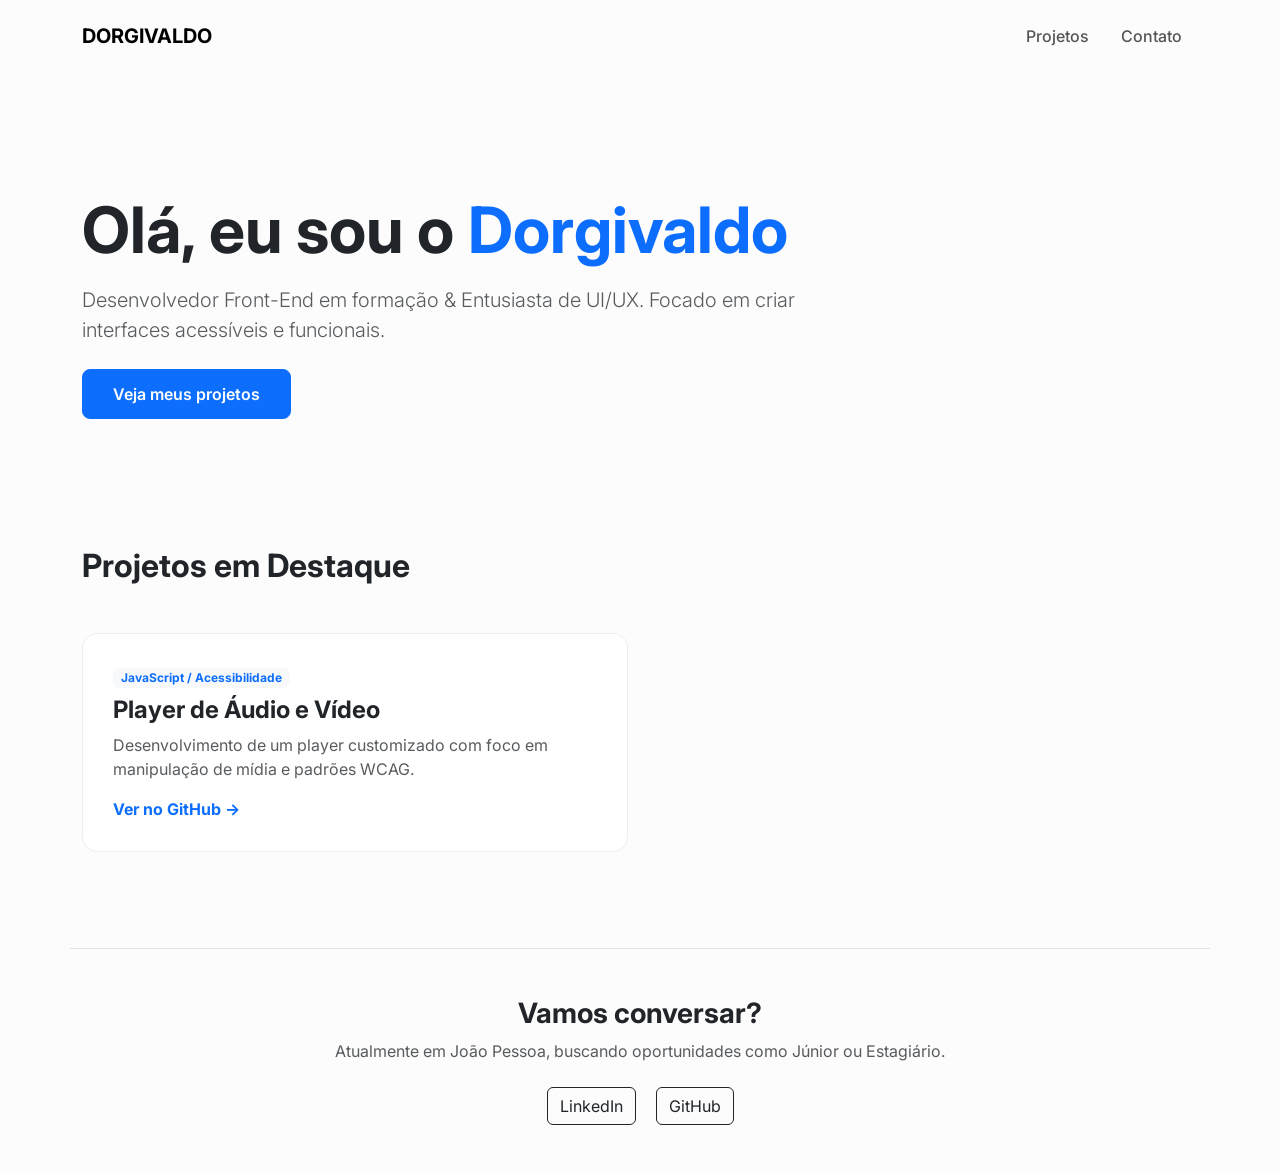
==== index.html @ 1734ff96 "Melhorando o visual e corrigindo Bootstrap" ====
<!DOCTYPE html>
<html lang="pt-br">
<head>
    <meta charset="UTF-8">
    <meta name="viewport" content="width=device-width, initial-scale=1.0">
    <title>Dorgivaldo | Portfólio</title>
    <link href="https://cdn.jsdelivr.net/npm/bootstrap@5.3.0/dist/css/bootstrap.min.css" rel="stylesheet">
    <link href="https://fonts.googleapis.com/css2?family=Inter:wght@400;700&display=swap" rel="stylesheet">
    <style>
        body { font-family: 'Inter', sans-serif; background-color: #fcfcfc; }
        .hero { padding: 120px 0 80px; }
        .nav-link { font-weight: 500; color: #555 !important; }
        .project-card { 
            border: 1px solid #eee; 
            padding: 30px; 
            border-radius: 15px; 
            background: white;
            transition: all 0.3s ease;
        }
        .project-card:hover { box-shadow: 0 10px 30px rgba(0,0,0,0.05); transform: translateY(-5px); }
        .btn-primary { padding: 12px 30px; border-radius: 8px; font-weight: 600; }
    </style>
</head>
<body>

    <nav class="navbar navbar-expand-lg py-3">
        <div class="container">
            <a class="navbar-brand fw-bold" href="#">DORGIVALDO</a>
            <div class="navbar-nav ms-auto">
                <a class="nav-link px-3" href="#projetos">Projetos</a>
                <a class="nav-link px-3" href="#contato">Contato</a>
            </div>
        </div>
    </nav>

    <header class="hero">
        <div class="container text-center text-md-start">
            <div class="row align-items-center">
                <div class="col-lg-8">
                    <h1 class="display-3 fw-bold mb-3">Olá, eu sou o <span class="text-primary">Dorgivaldo</span></h1>
                    <p class="lead text-muted mb-4">Desenvolvedor Front-End em formação & Entusiasta de UI/UX. Focado em criar interfaces acessíveis e funcionais.</p>
                    <a href="#projetos" class="btn btn-primary">Veja meus projetos</a>
                </div>
            </div>
        </div>
    </header>

    <section id="projetos" class="container py-5">
        <h2 class="fw-bold mb-5">Projetos em Destaque</h2>
        <div class="row">
            <div class="col-md-6">
                <div class="project-card">
                    <span class="badge bg-light text-primary mb-2">JavaScript / Acessibilidade</span>
                    <h4 class="fw-bold">Player de Áudio e Vídeo</h4>
                    <p class="text-muted">Desenvolvimento de um player customizado com foco em manipulação de mídia e padrões WCAG.</p>
                    <a href="#" class="text-decoration-none fw-bold">Ver no GitHub →</a>
                </div>
            </div>
        </div>
    </section>

    <footer id="contato" class="container py-5 border-top mt-5 text-center">
        <h3 class="fw-bold">Vamos conversar?</h3>
        <p class="text-muted">Atualmente em João Pessoa, buscando oportunidades como Júnior ou Estagiário.</p>
        <div class="mt-4">
            <a href="https://www.linkedin.com/in/dorgivaldoalcantara/" class="btn btn-outline-dark mx-2">LinkedIn</a>
            <a href="https://github.com/NunezALC" class="btn btn-outline-dark mx-2">GitHub</a>
        </div>
    </footer>

</body>
</html>
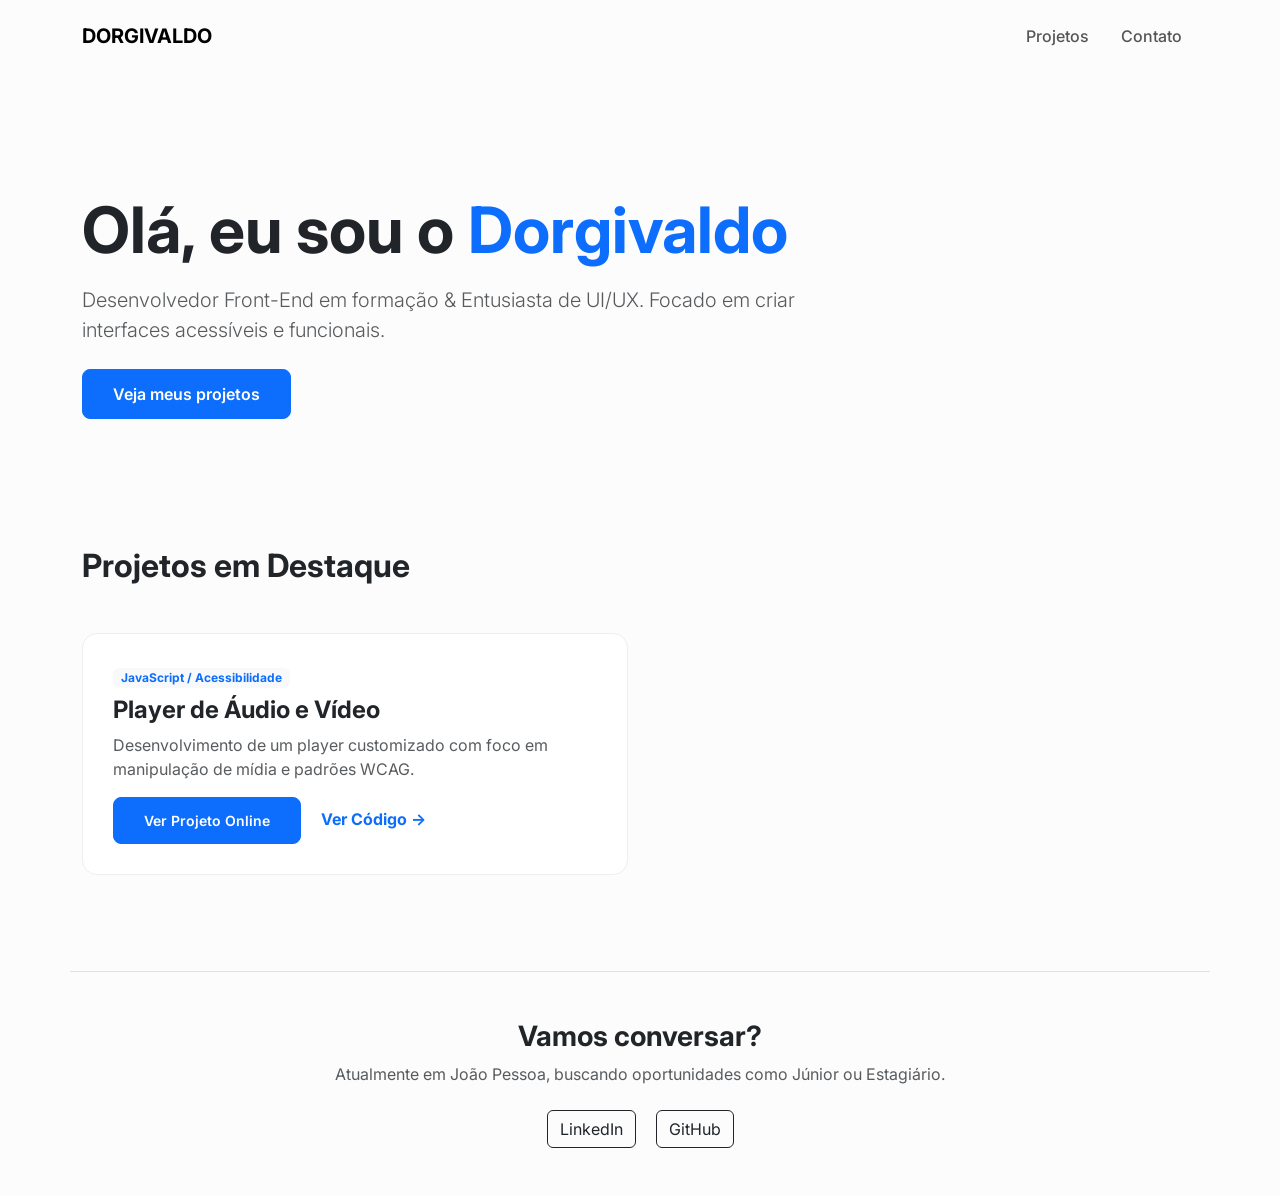
==== commit 5ac0b5be: "Conectando o projeto do player ao index principal" ====
--- a/index.html
+++ b/index.html
@@ -50,10 +50,12 @@
         <div class="row">
             <div class="col-md-6">
                 <div class="project-card">
-                    <span class="badge bg-light text-primary mb-2">JavaScript / Acessibilidade</span>
+                   <span class="badge bg-light text-primary mb-2">JavaScript / Acessibilidade</span>
                     <h4 class="fw-bold">Player de Áudio e Vídeo</h4>
                     <p class="text-muted">Desenvolvimento de um player customizado com foco em manipulação de mídia e padrões WCAG.</p>
-                    <a href="#" class="text-decoration-none fw-bold">Ver no GitHub →</a>
+    
+                    <a href="./projetos/player-video/index.html" class="btn btn-sm btn-primary">Ver Projeto Online</a>
+                    <a href="https://github.com/NunezALC/meu-portfolio/tree/main/projetos/player-video" target="_blank" class="text-decoration-none ms-3 fw-bold">Ver Código →</a>
                 </div>
             </div>
         </div>
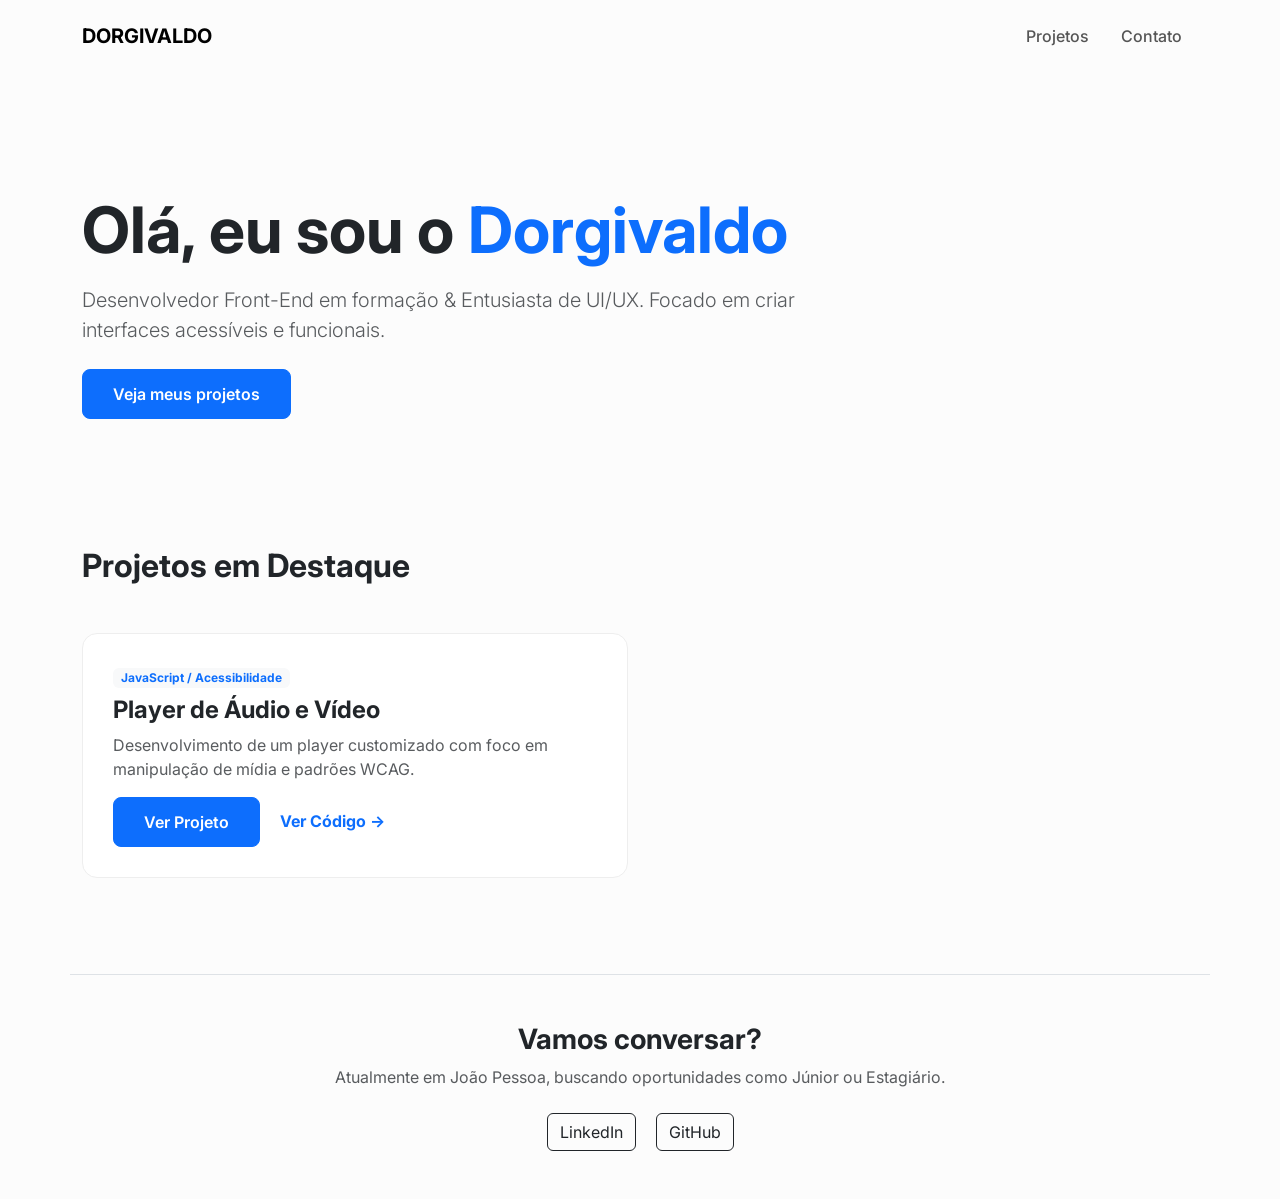
==== commit c6f447c8: "Linkando o player ao index principal" ====
--- a/index.html
+++ b/index.html
@@ -54,7 +54,7 @@
                     <h4 class="fw-bold">Player de Áudio e Vídeo</h4>
                     <p class="text-muted">Desenvolvimento de um player customizado com foco em manipulação de mídia e padrões WCAG.</p>
     
-                    <a href="./projetos/player-video/index.html" class="btn btn-sm btn-primary">Ver Projeto Online</a>
+                    <a href="./Projetos/player-video/index.html" class="btn btn-primary">Ver Projeto</a>
                     <a href="https://github.com/NunezALC/meu-portfolio/tree/main/projetos/player-video" target="_blank" class="text-decoration-none ms-3 fw-bold">Ver Código →</a>
                 </div>
             </div>
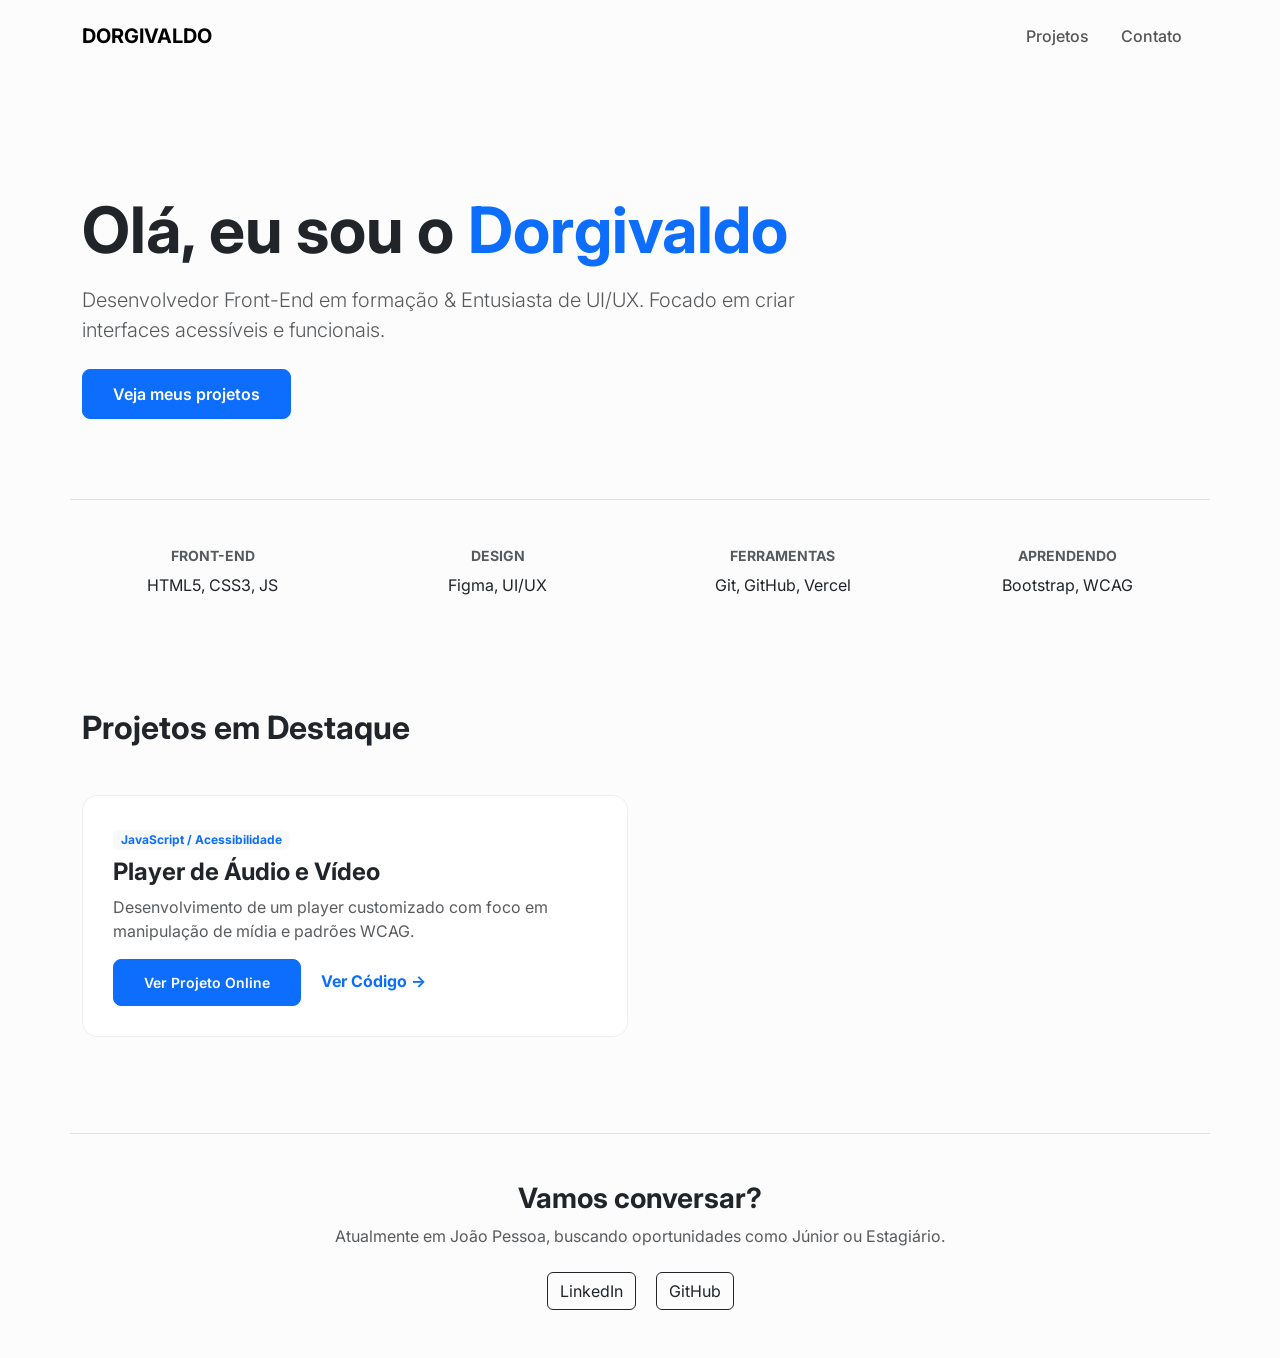
==== commit 1bcbc774: "Melhorando UI e corrigindo caminhos dos projetos" ====
--- a/index.html
+++ b/index.html
@@ -45,16 +45,37 @@
         </div>
     </header>
 
+    <section class="container py-5 border-top">
+        <div class="row text-center">
+            <div class="col-6 col-md-3">
+                <h6 class="fw-bold text-uppercase text-muted small">Front-End</h6>
+                <p>HTML5, CSS3, JS</p>
+            </div>
+            <div class="col-6 col-md-3">
+                <h6 class="fw-bold text-uppercase text-muted small">Design</h6>
+                <p>Figma, UI/UX</p>
+            </div>
+            <div class="col-6 col-md-3">
+                <h6 class="fw-bold text-uppercase text-muted small">Ferramentas</h6>
+                <p>Git, GitHub, Vercel</p>
+            </div>
+            <div class="col-6 col-md-3">
+                <h6 class="fw-bold text-uppercase text-muted small">Aprendendo</h6>
+                <p>Bootstrap, WCAG</p>
+            </div>
+        </div>
+    </section>
+
     <section id="projetos" class="container py-5">
         <h2 class="fw-bold mb-5">Projetos em Destaque</h2>
         <div class="row">
             <div class="col-md-6">
                 <div class="project-card">
-                   <span class="badge bg-light text-primary mb-2">JavaScript / Acessibilidade</span>
+                    <span class="badge bg-light text-primary mb-2">JavaScript / Acessibilidade</span>
                     <h4 class="fw-bold">Player de Áudio e Vídeo</h4>
                     <p class="text-muted">Desenvolvimento de um player customizado com foco em manipulação de mídia e padrões WCAG.</p>
-    
-                    <a href="./Projetos/player-video/index.html" class="btn btn-primary">Ver Projeto</a>
+
+                    <a href="./Projetos/player-video/index.html" class="btn btn-sm btn-primary">Ver Projeto Online</a>
                     <a href="https://github.com/NunezALC/meu-portfolio/tree/main/projetos/player-video" target="_blank" class="text-decoration-none ms-3 fw-bold">Ver Código →</a>
                 </div>
             </div>
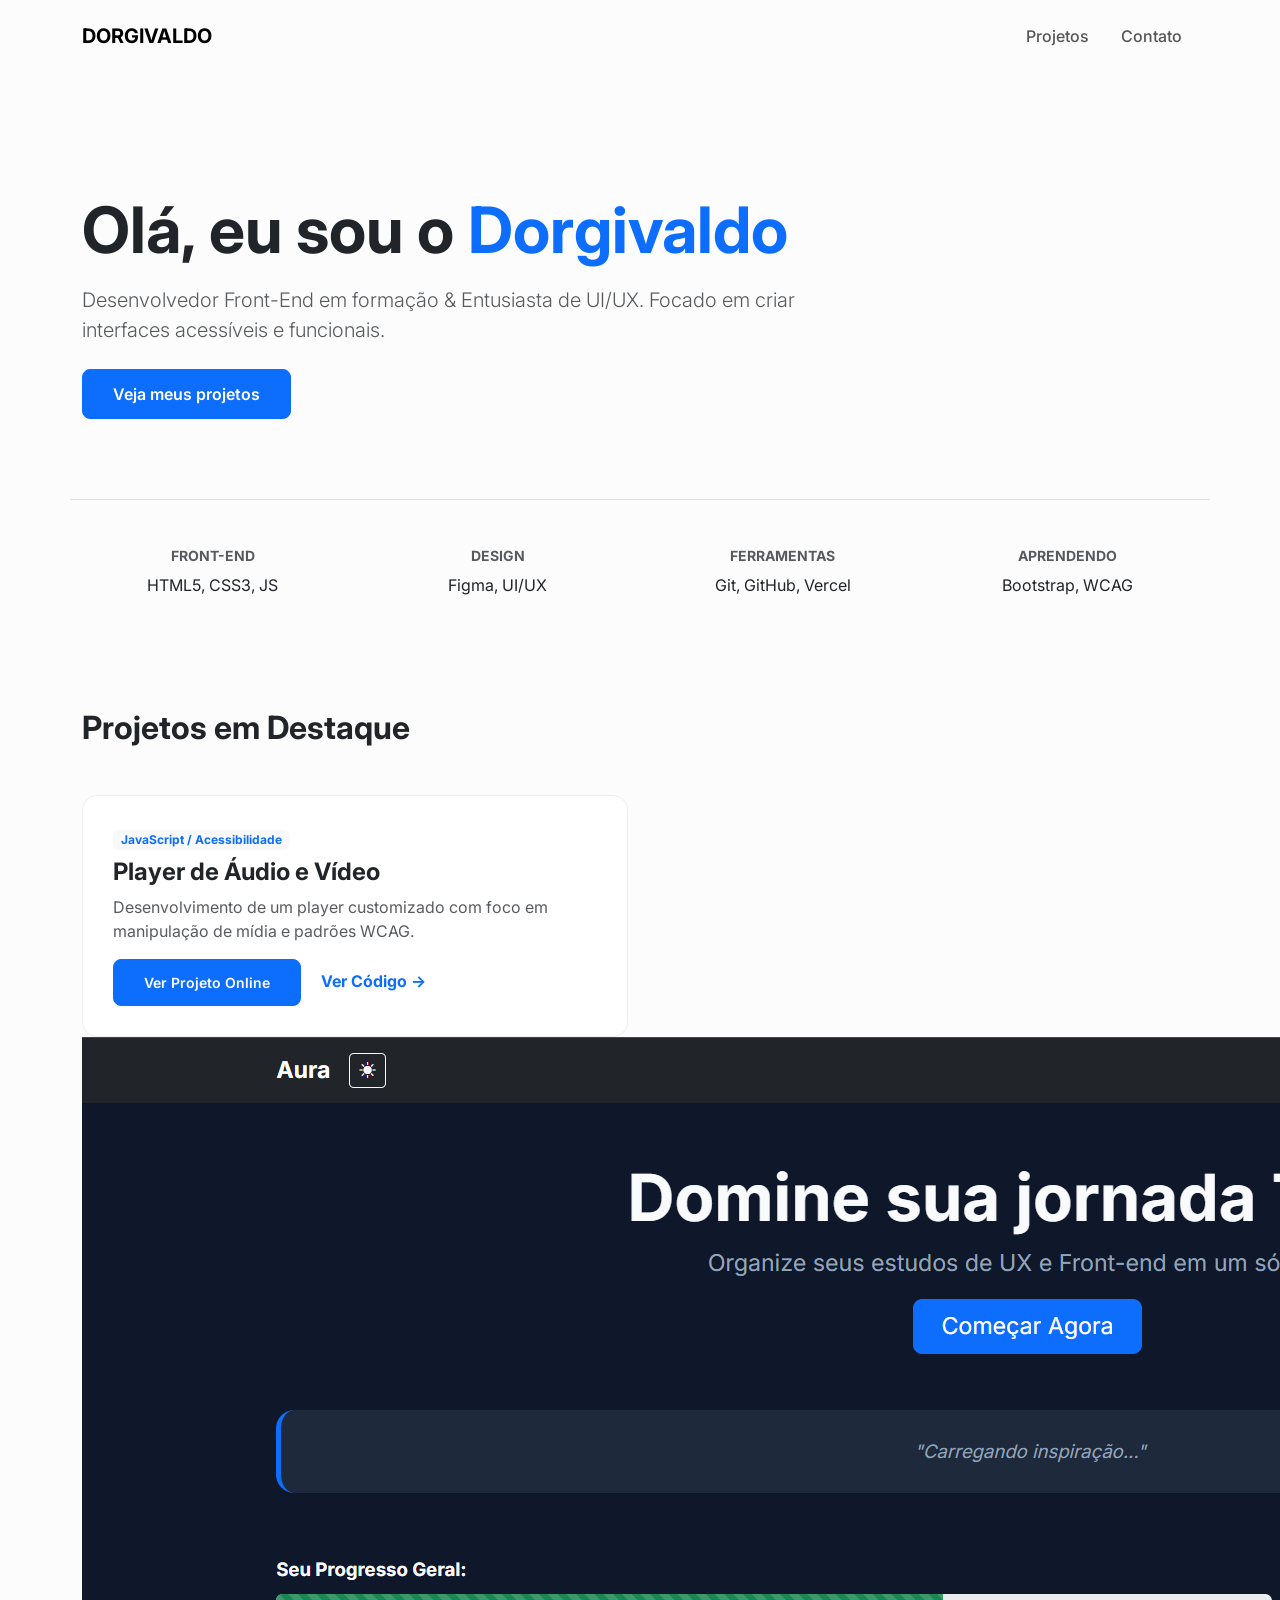
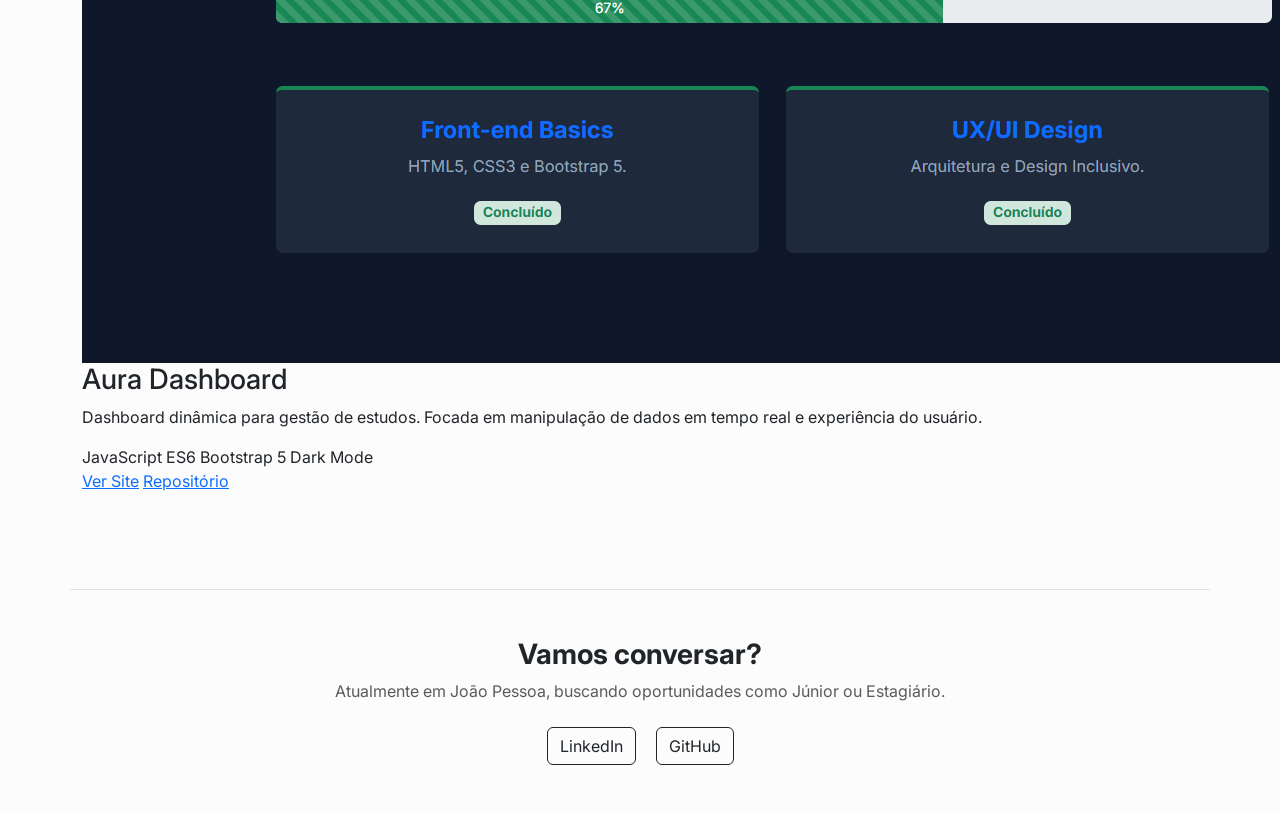
==== commit d4f06658: "Adicionado screenshot do projeto Aura e corrigido HTML" ====
--- a/index.html
+++ b/index.html
@@ -80,6 +80,23 @@
                 </div>
             </div>
         </div>
+
+        <div class="card-projeto">
+    <img src="assets/img/screenshot-aura.png" alt="Pré-visualização da Dashboard Aura em Modo Escuro">
+    <h3>Aura Dashboard</h3>
+    <p>Dashboard dinâmica para gestão de estudos. Focada em manipulação de dados em tempo real e experiência do usuário.</p>
+    
+    <div class="tags">
+        <span>JavaScript ES6</span>
+        <span>Bootstrap 5</span>
+        <span>Dark Mode</span>
+    </div>
+
+    <div class="links">
+        <a href="https://aura-dashboard-pi.vercel.app/" target="_blank" class="btn-link">Ver Site</a>
+        <a href="https://github.com/NunezALC/aura-dashboard" target="_blank" class="btn-github">Repositório</a>
+    </div>
+</div>
     </section>
 
     <footer id="contato" class="container py-5 border-top mt-5 text-center">
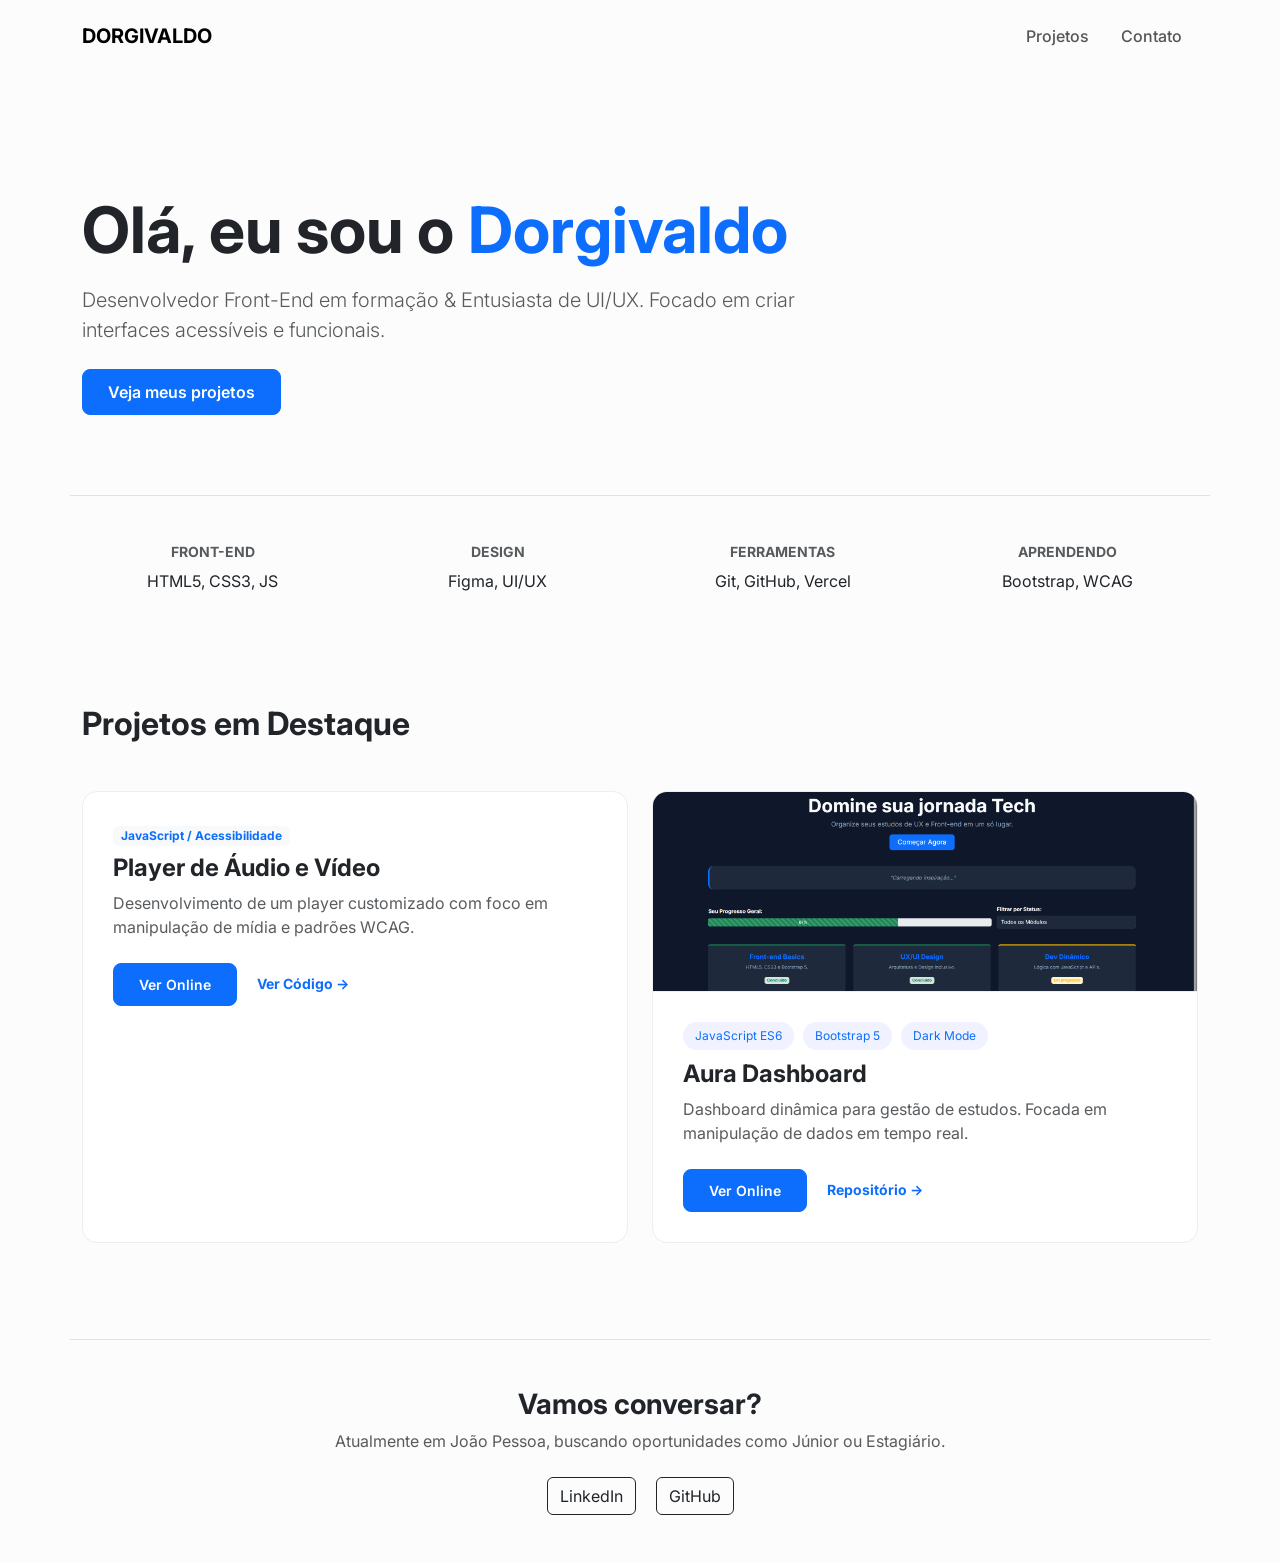
==== commit ce00a265: "Melhorando layout dos cards e CSS interno" ====
--- a/index.html
+++ b/index.html
@@ -10,15 +10,49 @@
         body { font-family: 'Inter', sans-serif; background-color: #fcfcfc; }
         .hero { padding: 120px 0 80px; }
         .nav-link { font-weight: 500; color: #555 !important; }
+        
+        /* Estilização dos Cards de Projeto */
         .project-card { 
             border: 1px solid #eee; 
-            padding: 30px; 
             border-radius: 15px; 
             background: white;
             transition: all 0.3s ease;
+            height: 100%;
+            overflow: hidden;
+            display: flex;
+            flex-direction: column;
         }
-        .project-card:hover { box-shadow: 0 10px 30px rgba(0,0,0,0.05); transform: translateY(-5px); }
-        .btn-primary { padding: 12px 30px; border-radius: 8px; font-weight: 600; }
+        
+        .project-card:hover { 
+            box-shadow: 0 10px 30px rgba(0,0,0,0.05); 
+            transform: translateY(-5px); 
+        }
+
+        .project-card-body {
+            padding: 30px;
+            flex-grow: 1;
+        }
+
+        /* Ajuste para a imagem do Aura */
+        .project-card img {
+            width: 100%;
+            height: 200px;
+            object-fit: cover;
+            border-bottom: 1px solid #eee;
+        }
+
+        .btn-primary { padding: 10px 25px; border-radius: 8px; font-weight: 600; }
+        
+        .tags span {
+            font-size: 0.75rem;
+            background: #f0f2ff;
+            color: #0d6efd;
+            padding: 5px 12px;
+            border-radius: 20px;
+            margin-right: 5px;
+            display: inline-block;
+            margin-bottom: 10px;
+        }
     </style>
 </head>
 <body>
@@ -68,35 +102,42 @@
 
     <section id="projetos" class="container py-5">
         <h2 class="fw-bold mb-5">Projetos em Destaque</h2>
-        <div class="row">
+        <div class="row g-4">
+            
             <div class="col-md-6">
                 <div class="project-card">
-                    <span class="badge bg-light text-primary mb-2">JavaScript / Acessibilidade</span>
-                    <h4 class="fw-bold">Player de Áudio e Vídeo</h4>
-                    <p class="text-muted">Desenvolvimento de um player customizado com foco em manipulação de mídia e padrões WCAG.</p>
-
-                    <a href="./Projetos/player-video/index.html" class="btn btn-sm btn-primary">Ver Projeto Online</a>
-                    <a href="https://github.com/NunezALC/meu-portfolio/tree/main/projetos/player-video" target="_blank" class="text-decoration-none ms-3 fw-bold">Ver Código →</a>
+                    <div class="project-card-body">
+                        <span class="badge bg-light text-primary mb-2">JavaScript / Acessibilidade</span>
+                        <h4 class="fw-bold">Player de Áudio e Vídeo</h4>
+                        <p class="text-muted">Desenvolvimento de um player customizado com foco em manipulação de mídia e padrões WCAG.</p>
+                        <div class="mt-4">
+                            <a href="./Projetos/player-video/index.html" class="btn btn-sm btn-primary">Ver Online</a>
+                            <a href="https://github.com/NunezALC/meu-portfolio/tree/main/projetos/player-video" target="_blank" class="text-decoration-none ms-3 fw-bold small">Ver Código →</a>
+                        </div>
+                    </div>
                 </div>
             </div>
+
+            <div class="col-md-6">
+                <div class="project-card">
+                    <img src="assets/img/screenshot-aura.png" alt="Pré-visualização da Dashboard Aura">
+                    <div class="project-card-body">
+                        <div class="tags">
+                            <span>JavaScript ES6</span>
+                            <span>Bootstrap 5</span>
+                            <span>Dark Mode</span>
+                        </div>
+                        <h4 class="fw-bold">Aura Dashboard</h4>
+                        <p class="text-muted">Dashboard dinâmica para gestão de estudos. Focada em manipulação de dados em tempo real.</p>
+                        <div class="mt-4">
+                            <a href="https://aura-dashboard-pi.vercel.app/" target="_blank" class="btn btn-sm btn-primary">Ver Online</a>
+                            <a href="https://github.com/NunezALC/aura-dashboard" target="_blank" class="text-decoration-none ms-3 fw-bold small">Repositório →</a>
+                        </div>
+                    </div>
+                </div>
+            </div>
+
         </div>
-
-        <div class="card-projeto">
-    <img src="assets/img/screenshot-aura.png" alt="Pré-visualização da Dashboard Aura em Modo Escuro">
-    <h3>Aura Dashboard</h3>
-    <p>Dashboard dinâmica para gestão de estudos. Focada em manipulação de dados em tempo real e experiência do usuário.</p>
-    
-    <div class="tags">
-        <span>JavaScript ES6</span>
-        <span>Bootstrap 5</span>
-        <span>Dark Mode</span>
-    </div>
-
-    <div class="links">
-        <a href="https://aura-dashboard-pi.vercel.app/" target="_blank" class="btn-link">Ver Site</a>
-        <a href="https://github.com/NunezALC/aura-dashboard" target="_blank" class="btn-github">Repositório</a>
-    </div>
-</div>
     </section>
 
     <footer id="contato" class="container py-5 border-top mt-5 text-center">
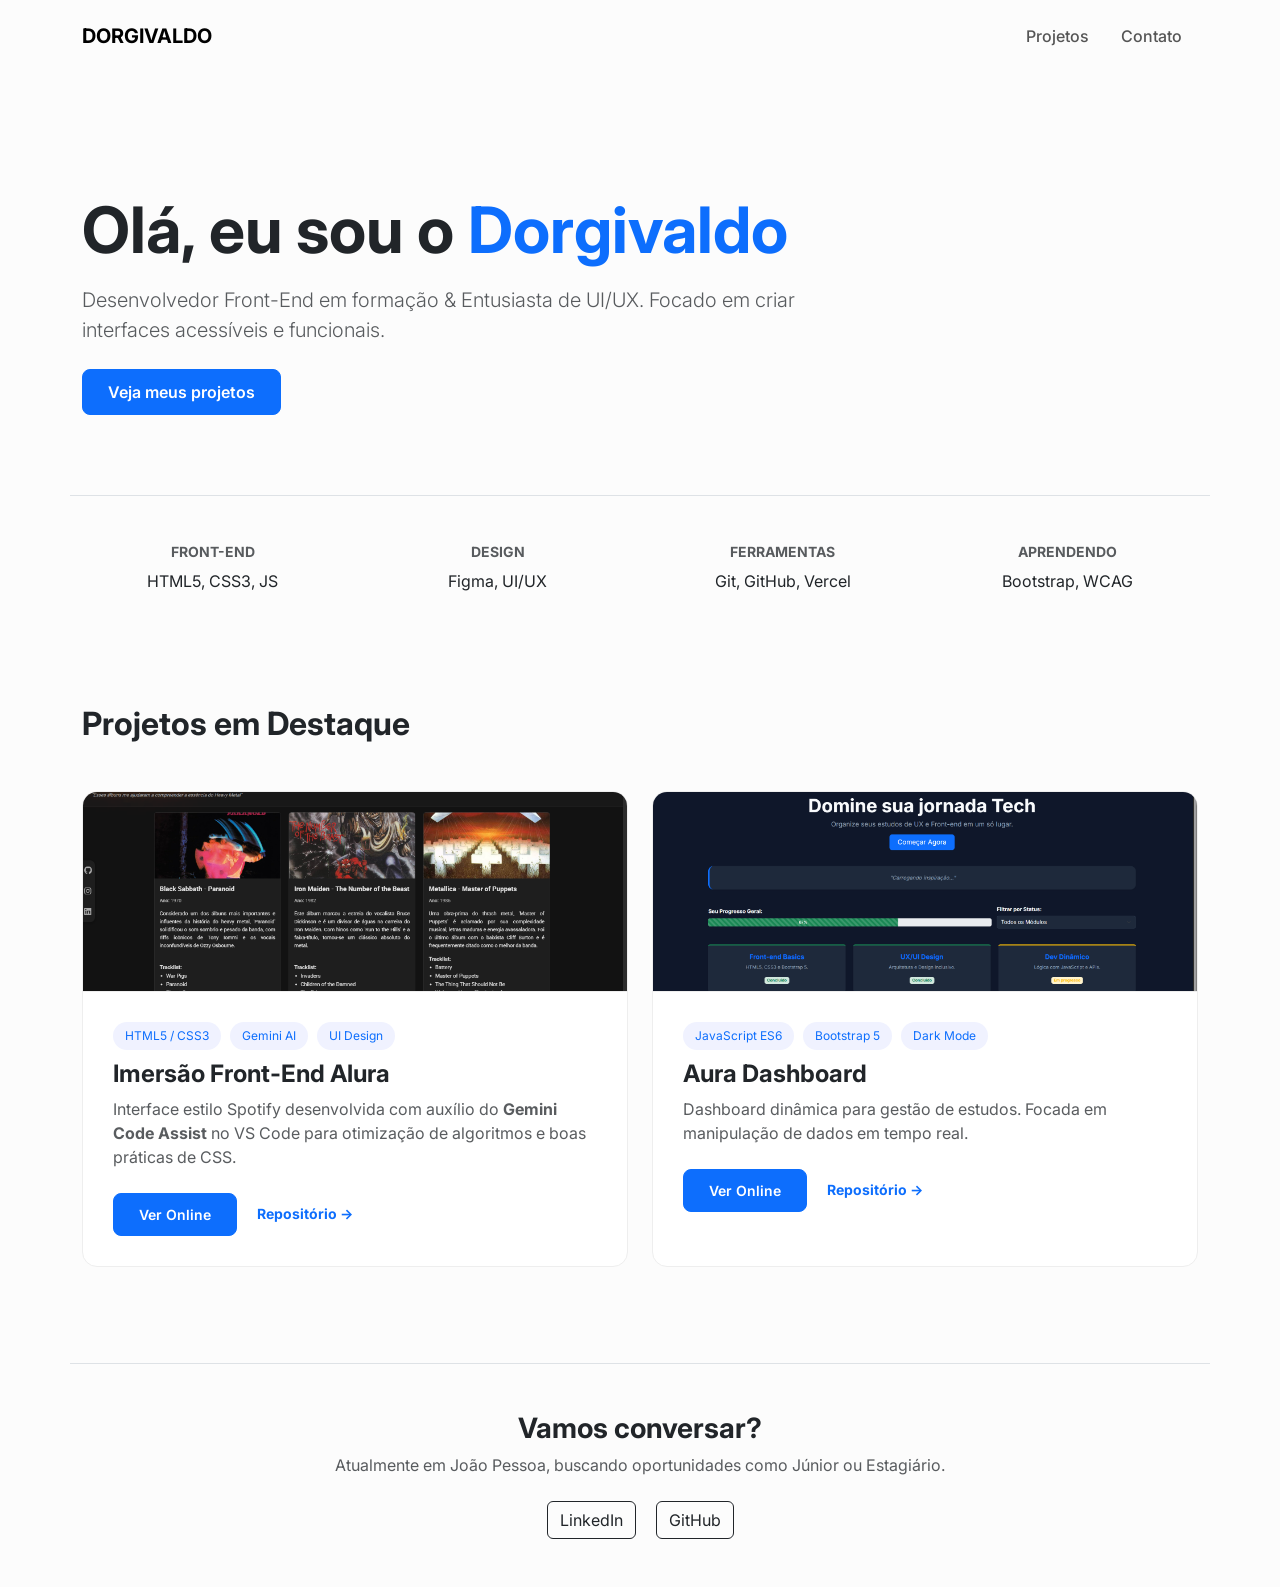
==== commit bb2bb1ef: "Destaque do uso de Gemini AI no projeto Alura" ====
--- a/index.html
+++ b/index.html
@@ -105,18 +105,22 @@
         <div class="row g-4">
             
             <div class="col-md-6">
-                <div class="project-card">
-                    <div class="project-card-body">
-                        <span class="badge bg-light text-primary mb-2">JavaScript / Acessibilidade</span>
-                        <h4 class="fw-bold">Player de Áudio e Vídeo</h4>
-                        <p class="text-muted">Desenvolvimento de um player customizado com foco em manipulação de mídia e padrões WCAG.</p>
-                        <div class="mt-4">
-                            <a href="./Projetos/player-video/index.html" class="btn btn-sm btn-primary">Ver Online</a>
-                            <a href="https://github.com/NunezALC/meu-portfolio/tree/main/projetos/player-video" target="_blank" class="text-decoration-none ms-3 fw-bold small">Ver Código →</a>
-                        </div>
-                    </div>
-                </div>
+    <div class="project-card">
+        <img src="assets/img/screenshot-alura.png" alt="Interface Imersão Alura">
+        <div class="project-card-body">
+            <div class="tags">
+                <span>HTML5 / CSS3</span>
+                <span>Gemini AI</span> <span>UI Design</span>
             </div>
+            <h4 class="fw-bold">Imersão Front-End Alura</h4>
+            <p class="text-muted">Interface estilo Spotify desenvolvida com auxílio do <strong>Gemini Code Assist</strong> no VS Code para otimização de algoritmos e boas práticas de CSS.</p>
+            <div class="mt-4">
+                <a href="https://nunezalc.github.io/Alura-imers-o-10/" target="_blank" class="btn btn-sm btn-primary">Ver Online</a>
+                <a href="https://github.com/NunezALC/Alura-imers-o-10" target="_blank" class="text-decoration-none ms-3 fw-bold small">Repositório →</a>
+            </div>
+        </div>
+    </div>
+</div>
 
             <div class="col-md-6">
                 <div class="project-card">
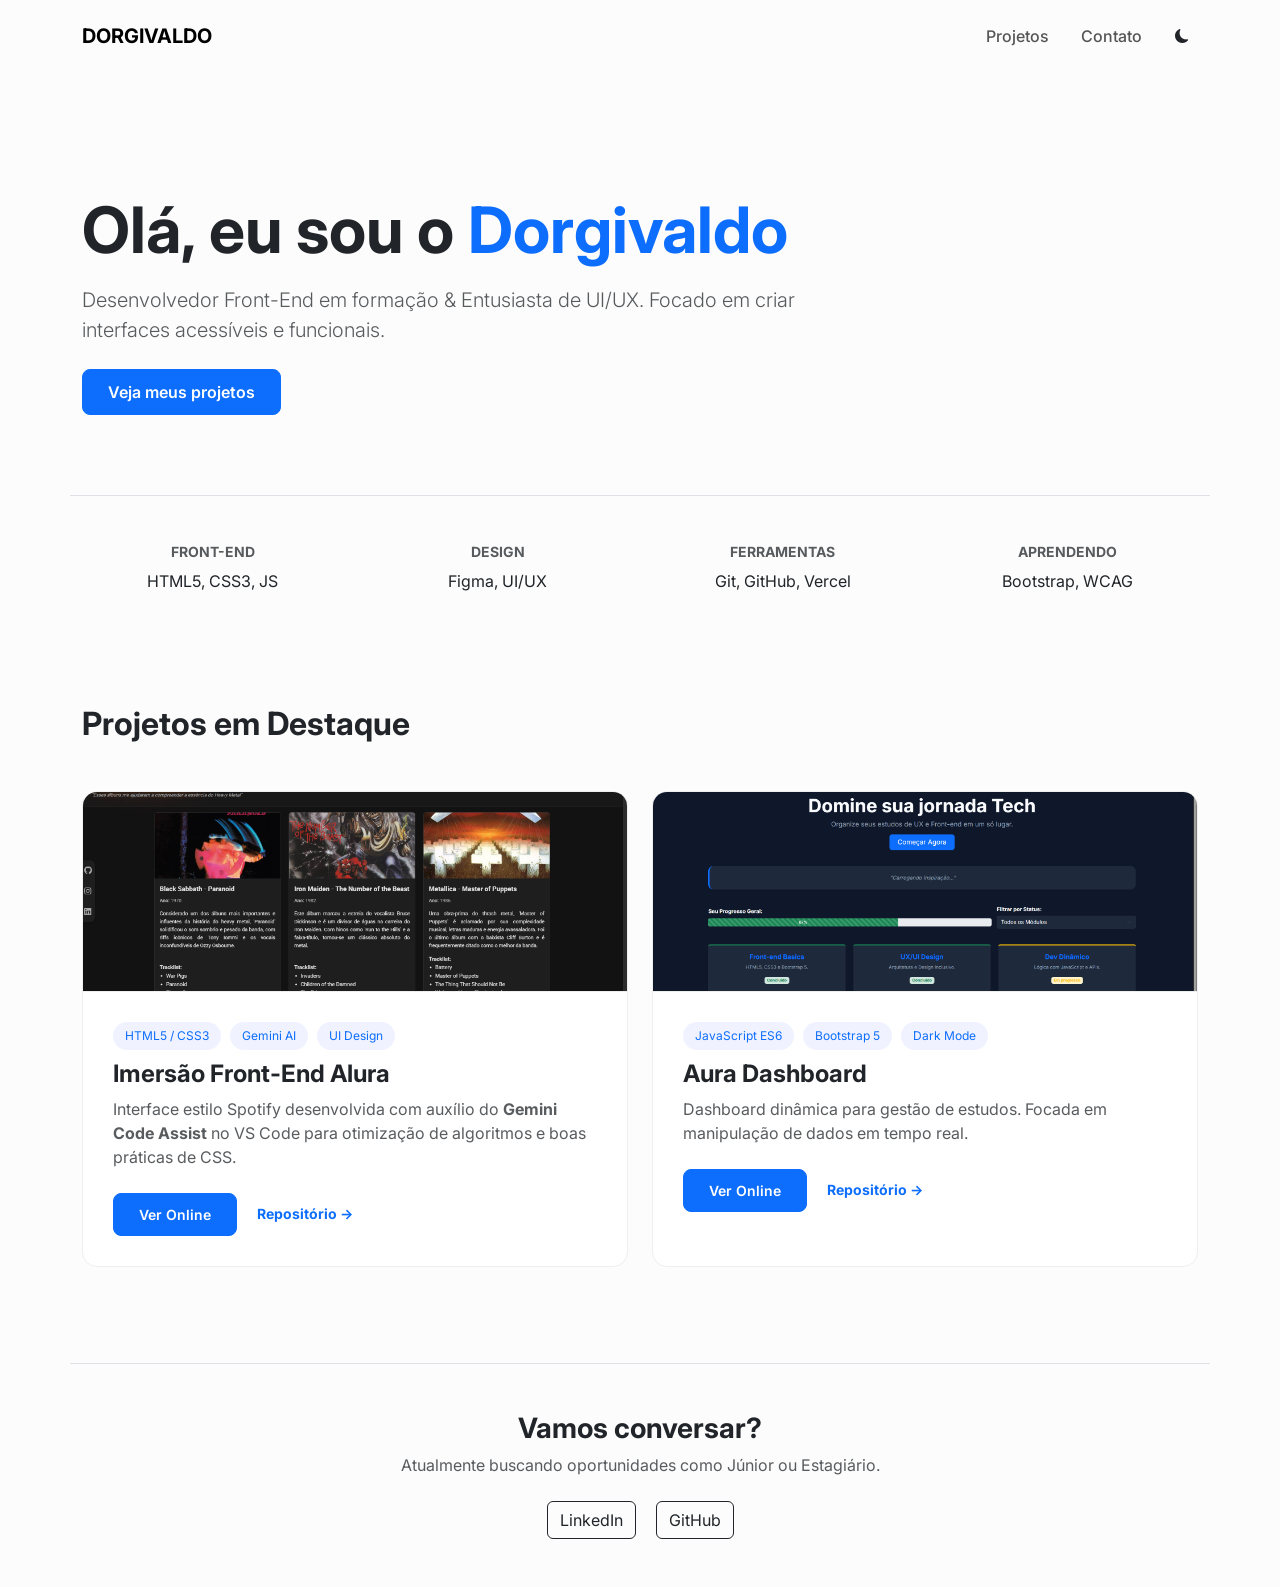
==== commit 2b647024: "Fix: Adicionado script do dark mode e fechamento de tags" ====
--- a/index.html
+++ b/index.html
@@ -6,8 +6,9 @@
     <title>Dorgivaldo | Portfólio</title>
     <link href="https://cdn.jsdelivr.net/npm/bootstrap@5.3.0/dist/css/bootstrap.min.css" rel="stylesheet">
     <link href="https://fonts.googleapis.com/css2?family=Inter:wght@400;700&display=swap" rel="stylesheet">
+    <link rel="stylesheet" href="https://cdn.jsdelivr.net/npm/bootstrap-icons@1.11.1/font/bootstrap-icons.css">
     <style>
-        body { font-family: 'Inter', sans-serif; background-color: #fcfcfc; }
+        body { font-family: 'Inter', sans-serif; background-color: #fcfcfc; transition: background-color 0.3s ease, color 0.3s ease; }
         .hero { padding: 120px 0 80px; }
         .nav-link { font-weight: 500; color: #555 !important; }
         
@@ -33,7 +34,6 @@
             flex-grow: 1;
         }
 
-        /* Ajuste para a imagem do Aura */
         .project-card img {
             width: 100%;
             height: 200px;
@@ -53,6 +53,44 @@
             display: inline-block;
             margin-bottom: 10px;
         }
+
+        /* --- ESTILOS DARK MODE --- */
+        body.dark-mode {
+            background-color: #121212;
+            color: #f8f9fa;
+        }
+
+        .dark-mode .nav-link, .dark-mode .navbar-brand {
+            color: #f8f9fa !important;
+        }
+
+        .dark-mode .project-card {
+            background-color: #1e1e1e;
+            border-color: #333;
+        }
+
+        .dark-mode .project-card img {
+            border-color: #333;
+            opacity: 0.8;
+        }
+
+        .dark-mode .text-muted {
+            color: #adb5bd !important;
+        }
+
+        .dark-mode .border-top {
+            border-color: #333 !important;
+        }
+
+        .dark-mode .tags span {
+            background: #2c2f45;
+            color: #74a9ff;
+        }
+
+        .dark-mode .btn-outline-dark {
+            color: #f8f9fa;
+            border-color: #f8f9fa;
+        }
     </style>
 </head>
 <body>
@@ -60,9 +98,12 @@
     <nav class="navbar navbar-expand-lg py-3">
         <div class="container">
             <a class="navbar-brand fw-bold" href="#">DORGIVALDO</a>
-            <div class="navbar-nav ms-auto">
+            <div class="navbar-nav ms-auto d-flex align-items-center">
                 <a class="nav-link px-3" href="#projetos">Projetos</a>
                 <a class="nav-link px-3" href="#contato">Contato</a>
+                <button id="dark-mode-toggle" class="btn btn-sm ms-2" aria-label="Alternar modo escuro">
+                    <i id="theme-icon" class="bi bi-moon-fill"></i>
+                </button>
             </div>
         </div>
     </nav>
@@ -105,22 +146,22 @@
         <div class="row g-4">
             
             <div class="col-md-6">
-    <div class="project-card">
-        <img src="assets/img/screenshot-alura.png" alt="Interface Imersão Alura">
-        <div class="project-card-body">
-            <div class="tags">
-                <span>HTML5 / CSS3</span>
-                <span>Gemini AI</span> <span>UI Design</span>
-            </div>
-            <h4 class="fw-bold">Imersão Front-End Alura</h4>
-            <p class="text-muted">Interface estilo Spotify desenvolvida com auxílio do <strong>Gemini Code Assist</strong> no VS Code para otimização de algoritmos e boas práticas de CSS.</p>
-            <div class="mt-4">
-                <a href="https://nunezalc.github.io/Alura-imers-o-10/" target="_blank" class="btn btn-sm btn-primary">Ver Online</a>
-                <a href="https://github.com/NunezALC/Alura-imers-o-10" target="_blank" class="text-decoration-none ms-3 fw-bold small">Repositório →</a>
-            </div>
-        </div>
-    </div>
-</div>
+                <div class="project-card">
+                    <img src="assets/img/screenshot-alura.png" alt="Interface Imersão Alura">
+                    <div class="project-card-body">
+                        <div class="tags">
+                            <span>HTML5 / CSS3</span>
+                            <span>Gemini AI</span> <span>UI Design</span>
+                        </div>
+                        <h4 class="fw-bold">Imersão Front-End Alura</h4>
+                        <p class="text-muted">Interface estilo Spotify desenvolvida com auxílio do <strong>Gemini Code Assist</strong> no VS Code para otimização de algoritmos e boas práticas de CSS.</p>
+                        <div class="mt-4">
+                            <a href="https://nunezalc.github.io/Alura-imers-o-10/" target="_blank" class="btn btn-sm btn-primary">Ver Online</a>
+                            <a href="https://github.com/NunezALC/Alura-imers-o-10" target="_blank" class="text-decoration-none ms-3 fw-bold small">Repositório →</a>
+                        </div>
+                    </div>
+                </div>
+            </div>
 
             <div class="col-md-6">
                 <div class="project-card">
@@ -146,12 +187,31 @@
 
     <footer id="contato" class="container py-5 border-top mt-5 text-center">
         <h3 class="fw-bold">Vamos conversar?</h3>
-        <p class="text-muted">Atualmente em João Pessoa, buscando oportunidades como Júnior ou Estagiário.</p>
+        <p class="text-muted">Atualmente buscando oportunidades como Júnior ou Estagiário.</p>
+
         <div class="mt-4">
             <a href="https://www.linkedin.com/in/dorgivaldoalcantara/" class="btn btn-outline-dark mx-2">LinkedIn</a>
             <a href="https://github.com/NunezALC" class="btn btn-outline-dark mx-2">GitHub</a>
         </div>
     </footer>
 
+    <script>
+        const themeBtn = document.getElementById('dark-mode-toggle');
+        const themeIcon = document.getElementById('theme-icon');
+        const body = document.body;
+
+        themeBtn.addEventListener('click', () => {
+            body.classList.toggle('dark-mode');
+            
+            // Troca o ícone de Lua por Sol e vice-versa
+            if (body.classList.contains('dark-mode')) {
+                themeIcon.classList.replace('bi-moon-fill', 'bi-sun-fill');
+            } else {
+                themeIcon.classList.replace('bi-sun-fill', 'bi-moon-fill');
+            }
+        });
+    </script>
+
+    <script src="https://cdn.jsdelivr.net/npm/bootstrap@5.3.0/dist/js/bootstrap.bundle.min.js"></script>
 </body>
 </html>
